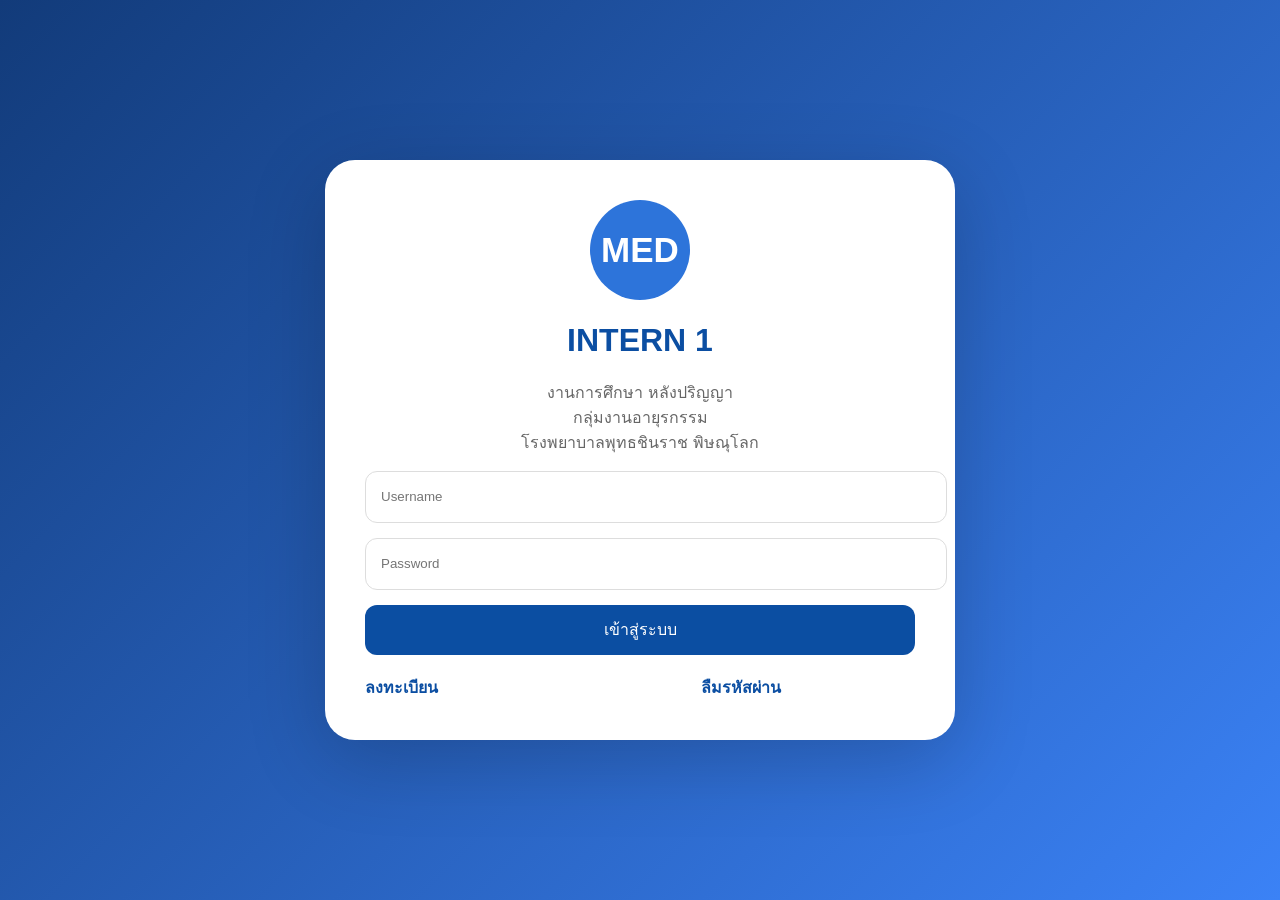
==== index.html @ d92fc21d "Update index.html" ====
<!DOCTYPE html>
<html lang="th">
<head>
<meta charset="UTF-8">
<meta name="viewport" content="width=device-width, initial-scale=1.0">
<title>INTERN 1</title>

<style>

body{
margin:0;
font-family:Arial,sans-serif;
background:linear-gradient(135deg,#123b7a,#3b82f6);
min-height:100vh;
display:flex;
justify-content:center;
align-items:center;
}

.card{
background:white;
width:90%;
max-width:550px;
padding:40px;
border-radius:30px;
box-shadow:0 20px 80px rgba(0,0,0,.2);
}

.logo{
width:100px;
height:100px;
border-radius:50%;
background:#2d74da;
margin:auto;
display:flex;
justify-content:center;
align-items:center;
color:white;
font-size:35px;
font-weight:bold;
}

h1{
text-align:center;
color:#0b4ea2;
}

p{
text-align:center;
color:#666;
}

input{
width:100%;
height:50px;
margin-bottom:15px;
padding:0 15px;
border:1px solid #ddd;
border-radius:12px;
}

button{
width:100%;
height:50px;
border:none;
border-radius:12px;
background:#0b4ea2;
color:white;
font-size:16px;
cursor:pointer;
}

.links{
display:flex;
justify-content:space-between;
margin-top:20px;
}

.links a{
text-decoration:none;
color:#0b4ea2;
font-weight:bold;
}
</style>

</head>

<body>

<div class="card">

<div class="logo">
MED
</div>

<h1>INTERN 1</h1>

<p>
งานการศึกษา หลังปริญญา<br>
กลุ่มงานอายุรกรรม<br>
โรงพยาบาลพุทธชินราช พิษณุโลก
</p>

<input
type="text"
id="username"
placeholder="Username"
>

<input
type="password"
id="password"
placeholder="Password"
>

<button onclick="loginUser()">
เข้าสู่ระบบ
</button>

<div class="links"><a class="link-btn" href="register.html">ลงทะเบียน</a> <a class="link-btn" href="forgot-password.html">ลืมรหัสผ่าน</a> </div>
<script>

const API_URL =
"https://script.google.com/macros/s/AKfycbw-VcSqb_SD74JmGuyBmrsQUC1sTWQfwS57j_qrThDmYbxqujx5lGki-WQoJ8p2UwH8Yg/exec";

function callAPI(params, callbackName){

  return new Promise(function(resolve, reject){

    const callback =
    callbackName + "_" + Date.now();

    params.callback = callback;

    const query =
    new URLSearchParams(params).toString();

    const script =
    document.createElement("script");

    window[callback] = function(data){
      resolve(data);
      delete window[callback];
      script.remove();
    };

    script.onerror = function(){
      reject();
      delete window[callback];
      script.remove();
    };

    script.src =
    API_URL + "?" + query;

    document.body.appendChild(script);

  });

}

function loginUser(){

  const username =
  document.getElementById("username").value;

  const password =
  document.getElementById("password").value;

  callAPI({
    action:"login",
    username:username,
    password:password
  },"loginCallback")

.then(function(data){

    console.log(data);

    if(data.success){

      localStorage.setItem(
        "currentUser",
        JSON.stringify(data.user)
      );

      window.location.href =
      "dashboard.html";

    }else{

      alert(data.message || "เข้าสู่ระบบไม่สำเร็จ");

    }

  })

  .catch(function(){
    alert("เชื่อมต่อระบบไม่ได้");
  });

}

</script>
</body>
</html>
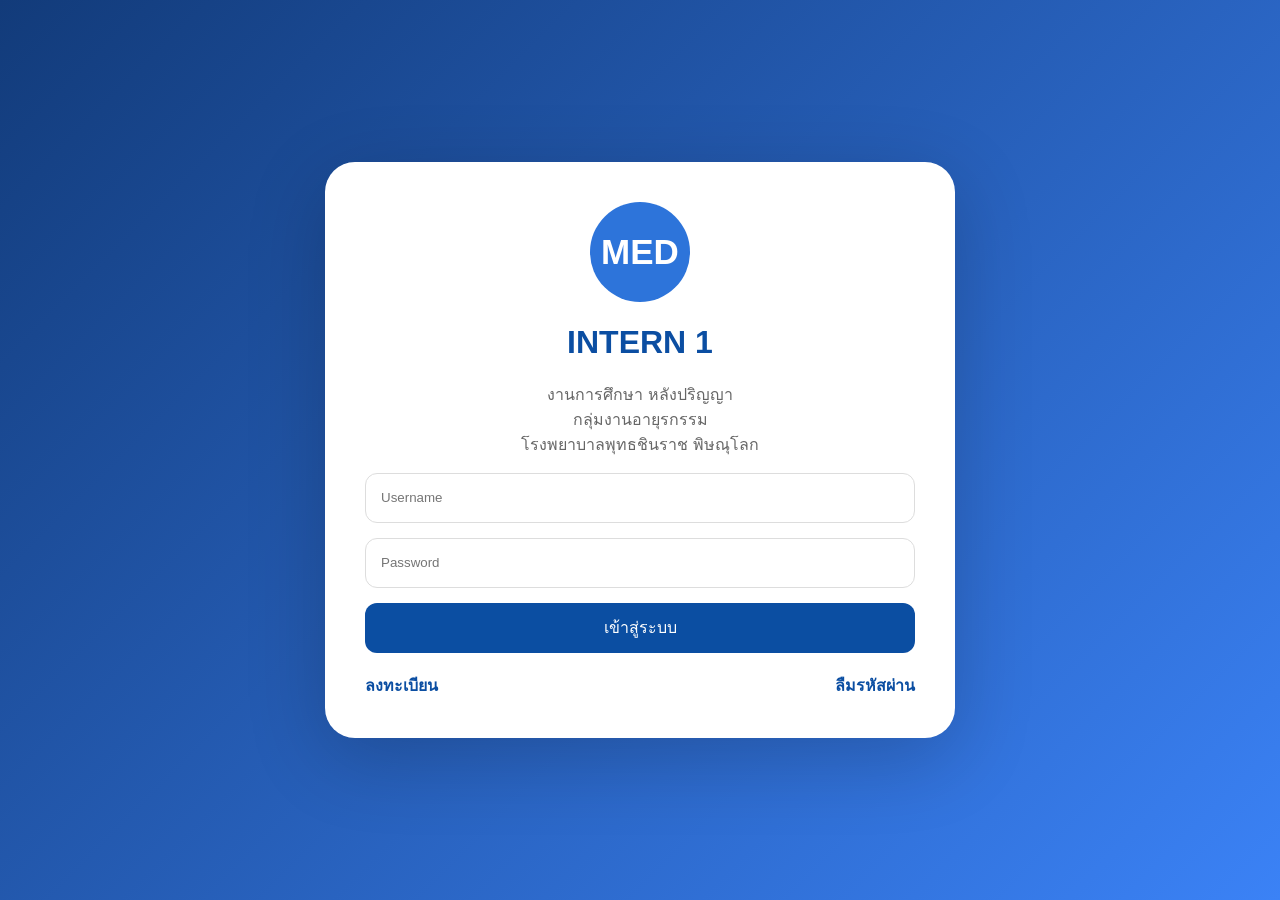
==== commit 8a62bf14: "Update index.html" ====
--- a/index.html
+++ b/index.html
@@ -8,79 +8,81 @@
 <style>
 
 body{
-margin:0;
-font-family:Arial,sans-serif;
-background:linear-gradient(135deg,#123b7a,#3b82f6);
-min-height:100vh;
-display:flex;
-justify-content:center;
-align-items:center;
+  margin:0;
+  font-family:Arial,sans-serif;
+  background:linear-gradient(135deg,#123b7a,#3b82f6);
+  min-height:100vh;
+  display:flex;
+  justify-content:center;
+  align-items:center;
 }
 
 .card{
-background:white;
-width:90%;
-max-width:550px;
-padding:40px;
-border-radius:30px;
-box-shadow:0 20px 80px rgba(0,0,0,.2);
+  background:white;
+  width:90%;
+  max-width:550px;
+  padding:40px;
+  border-radius:30px;
+  box-shadow:0 20px 80px rgba(0,0,0,.2);
 }
 
 .logo{
-width:100px;
-height:100px;
-border-radius:50%;
-background:#2d74da;
-margin:auto;
-display:flex;
-justify-content:center;
-align-items:center;
-color:white;
-font-size:35px;
-font-weight:bold;
+  width:100px;
+  height:100px;
+  border-radius:50%;
+  background:#2d74da;
+  margin:auto;
+  display:flex;
+  justify-content:center;
+  align-items:center;
+  color:white;
+  font-size:35px;
+  font-weight:bold;
 }
 
 h1{
-text-align:center;
-color:#0b4ea2;
+  text-align:center;
+  color:#0b4ea2;
 }
 
 p{
-text-align:center;
-color:#666;
+  text-align:center;
+  color:#666;
 }
 
 input{
-width:100%;
-height:50px;
-margin-bottom:15px;
-padding:0 15px;
-border:1px solid #ddd;
-border-radius:12px;
+  width:100%;
+  height:50px;
+  margin-bottom:15px;
+  padding:0 15px;
+  border:1px solid #ddd;
+  border-radius:12px;
+  box-sizing:border-box;
 }
 
 button{
-width:100%;
-height:50px;
-border:none;
-border-radius:12px;
-background:#0b4ea2;
-color:white;
-font-size:16px;
-cursor:pointer;
+  width:100%;
+  height:50px;
+  border:none;
+  border-radius:12px;
+  background:#0b4ea2;
+  color:white;
+  font-size:16px;
+  cursor:pointer;
 }
 
 .links{
-display:flex;
-justify-content:space-between;
-margin-top:20px;
+  display:flex;
+  justify-content:space-between;
+  margin-top:20px;
 }
 
 .links a{
-text-decoration:none;
-color:#0b4ea2;
-font-weight:bold;
-}
+  text-decoration:none;
+  color:#0b4ea2;
+  font-weight:bold;
+}
+
 </style>
 
 </head>
@@ -89,35 +91,41 @@
 
 <div class="card">
 
-<div class="logo">
-MED
+  <div class="logo">
+    MED
+  </div>
+
+  <h1>INTERN 1</h1>
+
+  <p>
+    งานการศึกษา หลังปริญญา<br>
+    กลุ่มงานอายุรกรรม<br>
+    โรงพยาบาลพุทธชินราช พิษณุโลก
+  </p>
+
+  <input
+    type="text"
+    id="username"
+    placeholder="Username"
+  >
+
+  <input
+    type="password"
+    id="password"
+    placeholder="Password"
+  >
+
+  <button onclick="loginUser()">
+    เข้าสู่ระบบ
+  </button>
+
+  <div class="links">
+    <a href="register.html">ลงทะเบียน</a>
+    <a href="forgot-password.html">ลืมรหัสผ่าน</a>
+  </div>
+
 </div>
 
-<h1>INTERN 1</h1>
-
-<p>
-งานการศึกษา หลังปริญญา<br>
-กลุ่มงานอายุรกรรม<br>
-โรงพยาบาลพุทธชินราช พิษณุโลก
-</p>
-
-<input
-type="text"
-id="username"
-placeholder="Username"
->
-
-<input
-type="password"
-id="password"
-placeholder="Password"
->
-
-<button onclick="loginUser()">
-เข้าสู่ระบบ
-</button>
-
-<div class="links"><a class="link-btn" href="register.html">ลงทะเบียน</a> <a class="link-btn" href="forgot-password.html">ลืมรหัสผ่าน</a> </div>
 <script>
 
 const API_URL =
@@ -162,10 +170,18 @@
 function loginUser(){
 
   const username =
-  document.getElementById("username").value;
+  document.getElementById("username").value.trim();
 
   const password =
-  document.getElementById("password").value;
+  document.getElementById("password").value.trim();
+
+  if(!username || !password){
+
+    alert("กรุณากรอก Username และ Password");
+
+    return;
+
+  }
 
   callAPI({
     action:"login",
@@ -173,9 +189,7 @@
     password:password
   },"loginCallback")
 
-.then(function(data){
-
-    console.log(data);
+  .then(function(data){
 
     if(data.success){
 
@@ -189,18 +203,26 @@
 
     }else{
 
-      alert(data.message || "เข้าสู่ระบบไม่สำเร็จ");
+      alert(
+        data.message ||
+        "เข้าสู่ระบบไม่สำเร็จ"
+      );
 
     }
 
   })
 
   .catch(function(){
-    alert("เชื่อมต่อระบบไม่ได้");
+
+    alert(
+      "เชื่อมต่อระบบไม่ได้"
+    );
+
   });
 
 }
 
 </script>
+
 </body>
 </html>
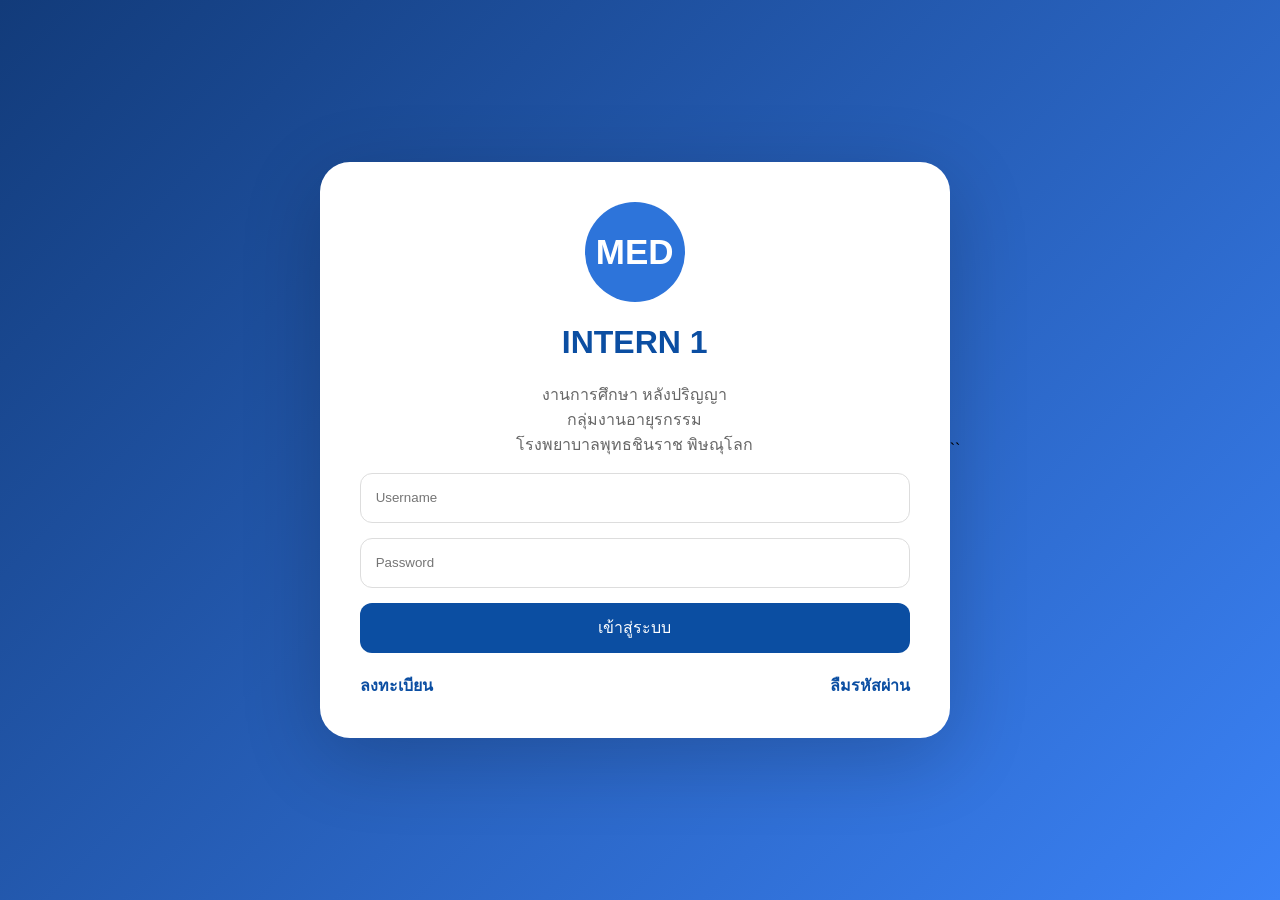
==== commit 09c35dc2: "Update index.html" ====
--- a/index.html
+++ b/index.html
@@ -6,7 +6,6 @@
 <title>INTERN 1</title>
 
 <style>
-
 body{
   margin:0;
   font-family:Arial,sans-serif;
@@ -82,7 +81,6 @@
   color:#0b4ea2;
   font-weight:bold;
 }
-
 </style>
 
 </head>
@@ -91,38 +89,36 @@
 
 <div class="card">
 
-  <div class="logo">
-    MED
-  </div>
-
-  <h1>INTERN 1</h1>
-
-  <p>
-    งานการศึกษา หลังปริญญา<br>
-    กลุ่มงานอายุรกรรม<br>
-    โรงพยาบาลพุทธชินราช พิษณุโลก
-  </p>
-
-  <input
-    type="text"
-    id="username"
-    placeholder="Username"
-  >
-
-  <input
-    type="password"
-    id="password"
-    placeholder="Password"
-  >
-
-  <button onclick="loginUser()">
-    เข้าสู่ระบบ
-  </button>
-
-  <div class="links">
-    <a href="register.html">ลงทะเบียน</a>
-    <a href="forgot-password.html">ลืมรหัสผ่าน</a>
-  </div>
+<div class="logo">MED</div>
+
+<h1>INTERN 1</h1>
+
+<p>
+งานการศึกษา หลังปริญญา<br>
+กลุ่มงานอายุรกรรม<br>
+โรงพยาบาลพุทธชินราช พิษณุโลก
+</p>
+
+<input
+type="text"
+id="username"
+placeholder="Username"
+>
+
+<input
+type="password"
+id="password"
+placeholder="Password"
+>
+
+<button onclick="loginUser()">
+เข้าสู่ระบบ
+</button>
+
+<div class="links">
+<a href="register.html">ลงทะเบียน</a>
+<a href="forgot-password.html">ลืมรหัสผ่าน</a>
+</div>
 
 </div>
 
@@ -169,19 +165,13 @@
 
 function loginUser(){
 
+  alert("LOGIN CLICK");
+
   const username =
-  document.getElementById("username").value.trim();
+  document.getElementById("username").value;
 
   const password =
-  document.getElementById("password").value.trim();
-
-  if(!username || !password){
-
-    alert("กรุณากรอก Username และ Password");
-
-    return;
-
-  }
+  document.getElementById("password").value;
 
   callAPI({
     action:"login",
@@ -203,10 +193,7 @@
 
     }else{
 
-      alert(
-        data.message ||
-        "เข้าสู่ระบบไม่สำเร็จ"
-      );
+      alert(data.message);
 
     }
 
@@ -214,9 +201,7 @@
 
   .catch(function(){
 
-    alert(
-      "เชื่อมต่อระบบไม่ได้"
-    );
+    alert("เชื่อมต่อระบบไม่ได้");
 
   });
 
@@ -226,3 +211,4 @@
 
 </body>
 </html>
+``
